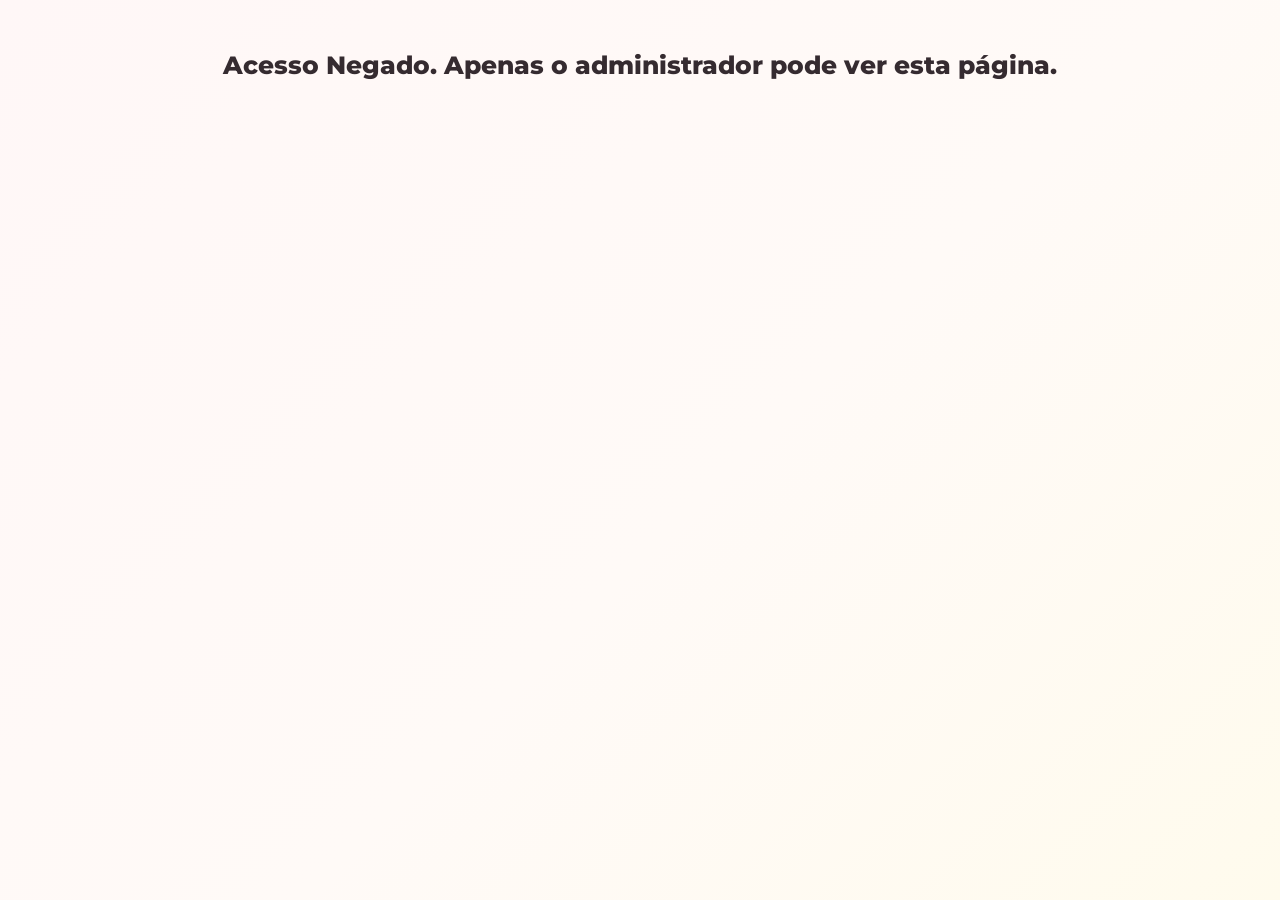
==== admin.html @ ecfd563a "projeto loja inicio" ====
<!DOCTYPE html>
<html lang="pt-BR">
<head>
    <meta charset="UTF-8">
    <meta name="viewport" content="width=device-width, initial-scale=1.0">
    <title>Loja - Painel Admin</title>
    <link rel="stylesheet" href="style.css">
</head>
<body>
    <header>
        <div class="header-container">
            <h1>Loja</h1>
            <nav>
                <a href="index.html">Início</a>
                <a href="sobre.html">Sobre</a>
                <a href="contato.html">Contato</a>
                <a href="carrinho.html" id="link-carrinho">Carrinho (0)</a>
                <a href="login.html" id="link-login">Entrar</a>
                <a href="admin.html" id="link-admin" style="display: none;">Admin</a>
                <button id="btn-sair" style="display: none;" onclick="fazerLogout()">Sair</button>
            </nav>
        </div>
    </header>

    <main>
        <h2 style="text-align: center; margin-bottom: 20px;">Cadastrar Novo Produto</h2>
        <form id="form-produto">
            <input type="text" id="desc" placeholder="Descrição do Produto" required>
            <input type="text" id="medida" placeholder="Medida (ex: kg, unidade, litro)" required>
            <input type="number" id="preco" placeholder="Preço (R$)" step="0.01" min="0" required>
            <input type="file" id="imagem" accept="image/*" required>
            <label class="admin-destaque">
                <input type="checkbox" id="destaque"> Mostrar na página inicial?
            </label>
            <button type="submit" class="btn-acao">Cadastrar Produto</button>
        </form>
    </main>

    <footer><p>&copy; 2026 Loja. Todos os direitos reservados.</p></footer>
    <script src="app.js"></script>
    <script>
        const usr = JSON.parse(sessionStorage.getItem('usuarioLogado'));
        if (!usr || usr.email !== EMAIL_ADMIN) {
            document.body.innerHTML = "<h2 style='text-align:center; padding: 50px;'>Acesso Negado. Apenas o administrador pode ver esta página.</h2>";
        } else {
            const form = document.getElementById('form-produto');

            form.addEventListener('submit', event => {
                event.preventDefault();
                const arquivoImagem = document.getElementById('imagem').files[0];
                const leitor = new FileReader();

                leitor.onload = () => {
                    MockDB.inserir('produtos', {
                        descricao: document.getElementById('desc').value,
                        medida: document.getElementById('medida').value,
                        preco: parseFloat(document.getElementById('preco').value),
                        imagem_url: leitor.result,
                        destaque: document.getElementById('destaque').checked
                    });

                    alert('Produto cadastrado com sucesso!');
                    form.reset();
                };

                leitor.readAsDataURL(arquivoImagem);
            });
        }
    </script>
</body>
</html>
---- style.css ----
@import url('https://fonts.googleapis.com/css2?family=Montserrat:wght@500;600;700;800&display=swap');

:root {
    --rose: #f6d2da;
    --rose-deep: #b64e6c;
    --rose-dark: #963d58;
    --yellow: #fff0b5;
    --yellow-deep: #725700;
    --bg: #fffaf7;
    --surface: #ffffff;
    --text: #352b30;
    --muted: #766b70;
    --line: #efdee2;
    --shadow: 0 8px 24px rgba(102, 54, 68, 0.08);
}

* { margin: 0; padding: 0; box-sizing: border-box; }
body {
    min-height: 100vh;
    display: flex;
    flex-direction: column;
    background: linear-gradient(135deg, #fff7f7 0%, var(--bg) 55%, #fffbed 100%);
    color: var(--text);
    font-family: 'Montserrat', sans-serif;
    font-size: 1.05rem;
    font-weight: 500;
    line-height: 1.55;
}
h1, h2, h3 { font-family: 'Montserrat', sans-serif; font-weight: 800; line-height: 1.2; }
header {
    padding: 1rem;
    background: var(--rose);
    border-bottom: 1px solid #edc0cb;
    box-shadow: 0 4px 16px rgba(102, 54, 68, 0.06);
}
.header-container {
    max-width: 1200px;
    margin: 0 auto;
    display: flex;
    justify-content: space-between;
    align-items: center;
    flex-wrap: wrap;
    gap: 12px 24px;
}
.header-container h1 { color: var(--rose-dark); font-size: 2rem; }
nav { display: flex; align-items: center; flex-wrap: wrap; gap: 4px; }
nav a, nav button {
    padding: 8px 12px;
    color: var(--text);
    text-decoration: none;
    background: transparent;
    border: 0;
    border-radius: 6px;
    font: 700 1rem 'Montserrat', sans-serif;
    cursor: pointer;
    transition: background-color 160ms ease, color 160ms ease;
}
nav a:hover, nav button:hover { background: var(--yellow); color: var(--text); }
nav a:focus-visible, nav button:focus-visible, button:focus-visible, input:focus-visible, select:focus-visible, textarea:focus-visible {
    outline: 3px solid #d59a27;
    outline-offset: 2px;
}
main { width: 100%; max-width: 1200px; flex: 1; margin: 2.5rem auto; padding: 0 1rem; }
main > h2 { margin-bottom: 1.5rem; color: var(--rose-dark); text-align: center; font-size: 2.25rem; }
.grid { display: grid; grid-template-columns: repeat(auto-fill, minmax(min(100%, 240px), 1fr)); gap: 1.25rem; }
.card {
    display: flex;
    flex-direction: column;
    padding: 1rem;
    overflow: hidden;
    background: var(--surface);
    border: 1px solid var(--line);
    border-radius: 8px;
    box-shadow: var(--shadow);
    text-align: center;
    transition: transform 180ms ease, box-shadow 180ms ease;
}
.card:hover { transform: translateY(-3px); box-shadow: 0 12px 28px rgba(102, 54, 68, 0.13); }
.card img { width: 100%; height: 200px; margin-bottom: 1rem; border-radius: 5px; background: #fff7f1; object-fit: cover; }
.card h2, .card h3 { margin-bottom: 0.35rem; font-size: 1.4rem; font-weight: 700; }
.card p { flex-grow: 1; margin: 8px 0 12px; color: var(--muted); font-size: 1rem; font-weight: 500; }
.preco { margin-bottom: 1rem; color: var(--rose-dark); font-size: 1.45rem; font-weight: 800; }
button.btn-acao {
    width: 100%;
    padding: 11px 16px;
    color: #fff;
    background: var(--rose-deep);
    border: 0;
    border-radius: 6px;
    font: 700 1.05rem 'Montserrat', sans-serif;
    cursor: pointer;
    transition: background-color 160ms ease, transform 160ms ease;
}
button.btn-acao:hover { background: var(--rose-dark); transform: translateY(-1px); }
button.btn-acao:disabled { opacity: 0.65; cursor: wait; transform: none; }
form {
    display: flex;
    flex-direction: column;
    gap: 15px;
    max-width: 500px;
    margin: 0 auto;
    padding: 24px;
    background: var(--surface);
    border: 1px solid var(--line);
    border-top: 5px solid var(--yellow);
    border-radius: 8px;
    box-shadow: var(--shadow);
}
input, select, textarea {
    width: 100%;
    padding: 11px 12px;
    color: var(--text);
    background: #fffdfc;
    border: 1px solid #decdd1;
    border-radius: 5px;
    font: 500 1rem 'Montserrat', sans-serif;
}
input::placeholder, textarea::placeholder { color: #8d8186; }
input[type="file"] { padding: 9px; background: #fffaf0; }
.admin-destaque { display: flex; align-items: center; gap: 10px; }
.admin-destaque input { width: auto; accent-color: var(--rose-deep); }
footer { margin-top: auto; padding: 1rem; color: #fff8f7; background: #573744; text-align: center; }
.item-carrinho {
    display: flex;
    align-items: center;
    justify-content: space-between;
    gap: 15px;
    flex-wrap: wrap;
    margin-bottom: 12px;
    padding: 15px;
    background: var(--surface);
    border: 1px solid var(--line);
    border-radius: 8px;
    box-shadow: var(--shadow);
}
.item-carrinho img { width: 80px; height: 80px; border-radius: 5px; background: #fff7f1; object-fit: cover; }

@media (max-width: 640px) {
    header { padding: 0.85rem 1rem; }
    .header-container { justify-content: center; }
    .header-container h1 { width: 100%; text-align: center; }
    nav { justify-content: center; }
    nav a, nav button { padding: 7px 9px; font-size: 0.92rem; }
    main { margin: 1.75rem auto; }
    main > h2 { font-size: 1.9rem; }
    form { padding: 18px; }
}

@media (prefers-reduced-motion: reduce) {
    *, *::before, *::after { scroll-behavior: auto !important; transition-duration: 0.01ms !important; }
}
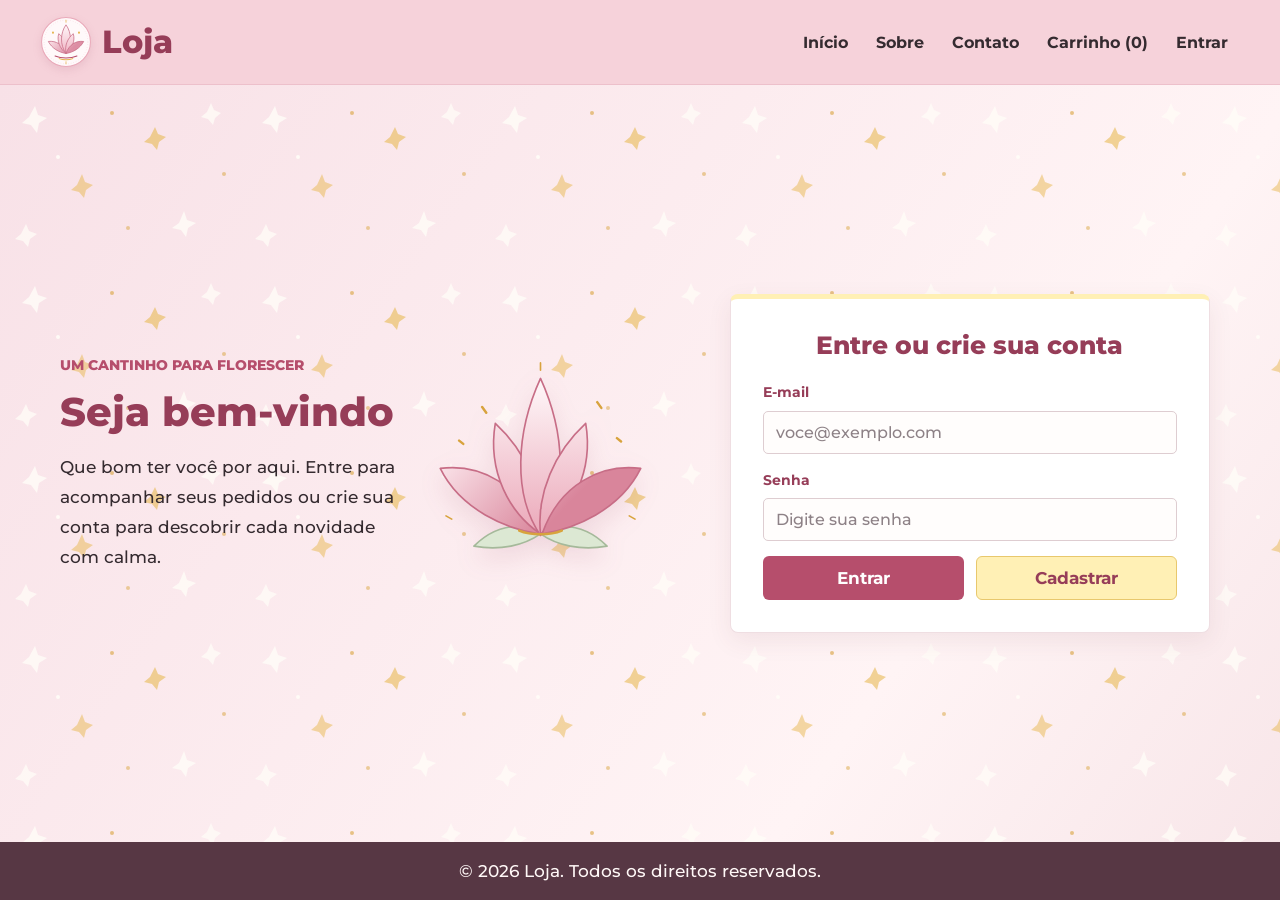
==== commit 50ffe252: "projeto loja" ====
--- a/admin.html
+++ b/admin.html
@@ -9,7 +9,7 @@
 <body>
     <header>
         <div class="header-container">
-            <h1>Loja</h1>
+            <h1 class="brand"><a href="index.html"><img src="lotus-logo.svg" alt=""><span>Loja</span></a></h1>
             <nav>
                 <a href="index.html">Início</a>
                 <a href="sobre.html">Sobre</a>
@@ -22,32 +22,119 @@
         </div>
     </header>
 
-    <main>
-        <h2 style="text-align: center; margin-bottom: 20px;">Cadastrar Novo Produto</h2>
-        <form id="form-produto">
-            <input type="text" id="desc" placeholder="Descrição do Produto" required>
-            <input type="text" id="medida" placeholder="Medida (ex: kg, unidade, litro)" required>
-            <input type="number" id="preco" placeholder="Preço (R$)" step="0.01" min="0" required>
-            <input type="file" id="imagem" accept="image/*" required>
-            <label class="admin-destaque">
-                <input type="checkbox" id="destaque"> Mostrar na página inicial?
-            </label>
-            <button type="submit" class="btn-acao">Cadastrar Produto</button>
-        </form>
+    <main class="admin-page">
+        <div class="admin-heading">
+            <p class="admin-eyebrow">Área da proprietária</p>
+            <h2>Cadastrar produto</h2>
+            <p>Adicione uma peça à vitrine da loja.</p>
+        </div>
+        <div class="admin-layout">
+            <form id="form-produto" class="admin-form">
+                <label>Nome do produto
+                    <input type="text" id="desc" placeholder="Ex.: Pulseira de pérolas" required>
+                </label>
+                <label>Unidade ou medida
+                    <input type="text" id="medida" placeholder="Ex.: unidade, par" required>
+                </label>
+                <label>Preço (R$)
+                    <input type="number" id="preco" placeholder="0,00" step="0.01" min="0.01" required>
+                </label>
+                <label>Foto do produto
+                    <input type="file" id="imagem" accept="image/*" required>
+                </label>
+                <label class="admin-destaque">
+                    <input type="checkbox" id="destaque" checked> Exibir na página inicial
+                </label>
+                <button type="submit" class="btn-acao">Cadastrar produto</button>
+                <p id="admin-status" class="admin-status" role="status" aria-live="polite"></p>
+            </form>
+
+            <section class="admin-products" aria-labelledby="admin-products-title">
+                <div class="admin-products-heading">
+                    <h3 id="admin-products-title">Produtos cadastrados</h3>
+                    <span id="admin-product-count">0 produtos</span>
+                </div>
+                <div id="admin-product-list" class="admin-product-list"></div>
+            </section>
+        </div>
     </main>
 
     <footer><p>&copy; 2026 Loja. Todos os direitos reservados.</p></footer>
     <script src="app.js"></script>
     <script>
-        const usr = JSON.parse(sessionStorage.getItem('usuarioLogado'));
-        if (!usr || usr.email !== EMAIL_ADMIN) {
-            document.body.innerHTML = "<h2 style='text-align:center; padding: 50px;'>Acesso Negado. Apenas o administrador pode ver esta página.</h2>";
+        const usr = JSON.parse(sessionStorage.getItem('usuarioLogado') || 'null');
+        if (!usr || usr.email.toLowerCase() !== EMAIL_ADMIN) {
+            window.location.replace('login.html');
         } else {
             const form = document.getElementById('form-produto');
+            const listaProdutos = document.getElementById('admin-product-list');
+            const contadorProdutos = document.getElementById('admin-product-count');
+            const status = document.getElementById('admin-status');
+
+            function renderizarProdutos() {
+                const produtos = MockDB.selecionar('produtos');
+                listaProdutos.replaceChildren();
+                contadorProdutos.textContent = `${produtos.length} ${produtos.length === 1 ? 'produto' : 'produtos'}`;
+
+                if (produtos.length === 0) {
+                    const vazio = document.createElement('p');
+                    vazio.className = 'admin-empty';
+                    vazio.textContent = 'Seus produtos cadastrados aparecerão aqui.';
+                    listaProdutos.append(vazio);
+                    return;
+                }
+
+                produtos.forEach(produto => {
+                    const item = document.createElement('article');
+                    item.className = 'admin-product';
+
+                    const imagem = document.createElement('img');
+                    imagem.src = produto.imagem_url;
+                    imagem.alt = '';
+                    imagem.onerror = () => { imagem.hidden = true; };
+
+                    const detalhes = document.createElement('div');
+                    detalhes.className = 'admin-product-details';
+                    const nome = document.createElement('h4');
+                    nome.textContent = produto.descricao;
+                    const resumo = document.createElement('p');
+                    resumo.textContent = `${produto.medida} · R$ ${Number(produto.preco).toFixed(2)}`;
+                    detalhes.append(nome, resumo);
+
+                    const situacao = document.createElement('span');
+                    situacao.className = produto.destaque ? 'admin-badge is-visible' : 'admin-badge';
+                    situacao.textContent = produto.destaque ? 'Na vitrine' : 'Oculto';
+
+                    const remover = document.createElement('button');
+                    remover.type = 'button';
+                    remover.className = 'admin-delete';
+                    remover.dataset.removerProduto = produto.id;
+                    remover.textContent = 'Excluir';
+                    remover.setAttribute('aria-label', `Excluir ${produto.descricao}`);
+
+                    item.append(imagem, detalhes, situacao, remover);
+                    listaProdutos.append(item);
+                });
+            }
+
+            listaProdutos.addEventListener('click', event => {
+                const botaoRemover = event.target.closest('button[data-remover-produto]');
+                if (!botaoRemover) return;
+
+                const produto = MockDB.selecionar('produtos', item => item.id === botaoRemover.dataset.removerProduto)[0];
+                if (!produto || !confirm(`Excluir "${produto.descricao}" da loja?`)) return;
+
+                if (MockDB.remover('produtos', produto.id)) {
+                    status.textContent = `Produto "${produto.descricao}" excluído.`;
+                    renderizarProdutos();
+                }
+            });
 
             form.addEventListener('submit', event => {
                 event.preventDefault();
                 const arquivoImagem = document.getElementById('imagem').files[0];
+                if (!arquivoImagem) return;
+
                 const leitor = new FileReader();
 
                 leitor.onload = () => {
@@ -59,12 +146,18 @@
                         destaque: document.getElementById('destaque').checked
                     });
 
-                    alert('Produto cadastrado com sucesso!');
                     form.reset();
+                    status.textContent = 'Produto cadastrado e pronto para aparecer na loja.';
+                    renderizarProdutos();
                 };
 
+                leitor.onerror = () => {
+                    status.textContent = 'Não foi possível carregar essa imagem. Tente outro arquivo.';
+                };
                 leitor.readAsDataURL(arquivoImagem);
             });
+
+            renderizarProdutos();
         }
     </script>
 </body>
--- a/style.css
+++ b/style.css
@@ -42,7 +42,10 @@
     flex-wrap: wrap;
     gap: 12px 24px;
 }
-.header-container h1 { color: var(--rose-dark); font-size: 2rem; }
+.header-container .brand { margin: 0; font-size: 2rem; }
+.brand a { display: flex; align-items: center; gap: 0.65rem; color: var(--rose-dark); text-decoration: none; }
+.brand img { display: block; width: 52px; height: 52px; filter: drop-shadow(0 3px 4px rgba(150, 61, 88, 0.12)); }
+.brand a:hover { color: var(--rose-deep); }
 nav { display: flex; align-items: center; flex-wrap: wrap; gap: 4px; }
 nav a, nav button {
     padding: 8px 12px;
@@ -61,6 +64,60 @@
     outline-offset: 2px;
 }
 main { width: 100%; max-width: 1200px; flex: 1; margin: 2.5rem auto; padding: 0 1rem; }
+.home-main { max-width: none; margin: 0 auto; padding: 0; }
+.weekly-feature {
+    overflow: hidden;
+    background-color: #f8dfe5;
+    background-image:
+        radial-gradient(circle, rgba(255, 255, 255, 0.8) 0 1px, transparent 1.8px),
+        radial-gradient(circle, rgba(212, 157, 57, 0.55) 0 1px, transparent 1.8px),
+        linear-gradient(110deg, #f8dfe5 0%, #fff5f5 62%, #fff1c9 100%);
+    background-size: 41px 41px, 67px 67px, auto;
+    border-bottom: 1px solid #edc0cb;
+}
+.weekly-feature-inner {
+    display: grid;
+    grid-template-columns: minmax(0, 0.95fr) minmax(0, 1.05fr);
+    grid-template-areas: "copy art";
+    align-items: center;
+    gap: 1.5rem;
+    max-width: 1200px;
+    min-height: 450px;
+    margin: 0 auto;
+    padding: 2rem 1.25rem;
+}
+.weekly-copy { position: relative; z-index: 1; grid-area: copy; max-width: 590px; }
+.weekly-eyebrow { margin-bottom: 0.75rem; color: var(--rose-dark); font-size: 0.9rem; font-weight: 800; text-transform: uppercase; }
+.weekly-copy h2 { max-width: 13ch; margin-bottom: 1rem; color: var(--rose-dark); font-size: 2.7rem; }
+.weekly-copy > p:not(.weekly-eyebrow) { max-width: 52ch; margin-bottom: 1.25rem; color: var(--text); line-height: 1.75; }
+.weekly-link {
+    display: inline-flex;
+    align-items: center;
+    gap: 0.6rem;
+    padding: 0.75rem 1rem;
+    color: #fff;
+    background: var(--rose-deep);
+    border-radius: 6px;
+    font-size: 0.95rem;
+    font-weight: 800;
+    text-decoration: none;
+    transition: background-color 160ms ease, transform 160ms ease;
+}
+.weekly-link:hover { background: var(--rose-dark); transform: translateY(-2px); }
+.weekly-art { display: grid; grid-area: art; grid-template-columns: minmax(0, 0.8fr) minmax(230px, 1.2fr); align-items: center; gap: 0.5rem; min-height: 420px; }
+.weekly-portrait { display: block; width: 100%; max-height: 430px; object-fit: contain; filter: drop-shadow(0 12px 14px rgba(150, 61, 88, 0.14)); }
+.weekly-lotus { display: block; width: min(100%, 340px); height: auto; justify-self: center; filter: drop-shadow(0 10px 12px rgba(150, 61, 88, 0.12)); }
+.home-page,
+.home-page h1,
+.home-page h2,
+.home-page h3,
+.home-page nav a,
+.home-page nav button,
+.home-page button,
+.home-page input,
+.home-page select,
+.home-page textarea { font-family: Arial, sans-serif; }
+.weekly-products { max-width: 1200px; margin: 2.5rem auto; padding: 0 1rem; }
 main > h2 { margin-bottom: 1.5rem; color: var(--rose-dark); text-align: center; font-size: 2.25rem; }
 .grid { display: grid; grid-template-columns: repeat(auto-fill, minmax(min(100%, 240px), 1fr)); gap: 1.25rem; }
 .card {
@@ -134,16 +191,240 @@
     box-shadow: var(--shadow);
 }
 .item-carrinho img { width: 80px; height: 80px; border-radius: 5px; background: #fff7f1; object-fit: cover; }
+button.btn-remover {
+    flex-shrink: 0;
+    padding: 9px 13px;
+    color: var(--rose-dark);
+    background: #fff2f5;
+    border: 1px solid #e9b9c5;
+    border-radius: 6px;
+    font: 700 0.9rem 'Montserrat', sans-serif;
+    cursor: pointer;
+    transition: background-color 160ms ease, border-color 160ms ease;
+}
+button.btn-remover:hover { background: var(--rose); border-color: var(--rose-deep); }
+.cart-page { max-width: 1040px; }
+.cart-lotus-banner {
+    margin: 1.5rem 0 2rem;
+    padding: 0.75rem 1rem;
+    overflow: hidden;
+    background: linear-gradient(120deg, #f8dfe5, #fff5f5 58%, #fff1c9);
+    border: 1px solid #edc0cb;
+    border-radius: 8px;
+}
+.cart-lotus-garland {
+    display: flex;
+    align-items: center;
+    justify-content: space-evenly;
+    gap: 0.75rem;
+    min-height: 150px;
+}
+.cart-lotus-garland img { display: block; width: 48px; height: auto; opacity: 0.8; }
+.cart-lotus-garland img:nth-child(1), .cart-lotus-garland img:nth-child(7) { width: 40px; }
+.cart-lotus-garland img:nth-child(2), .cart-lotus-garland img:nth-child(6) { width: 58px; }
+.cart-lotus-garland img:nth-child(3), .cart-lotus-garland img:nth-child(5) { width: 72px; }
+.cart-lotus-garland img:nth-child(4) { width: 104px; opacity: 1; }
+.cart-order-button { display: block; max-width: 300px; margin-left: auto; }
+
+.admin-page { max-width: 1100px; }
+.admin-heading { margin-bottom: 1.5rem; text-align: center; }
+.admin-eyebrow { margin-bottom: 0.4rem; color: var(--rose-deep); font-size: 0.82rem; font-weight: 800; text-transform: uppercase; }
+.admin-heading h2 { margin-bottom: 0.35rem; color: var(--rose-dark); font-size: 2rem; }
+.admin-heading > p:last-child { color: var(--muted); font-size: 0.95rem; }
+.admin-layout { display: grid; grid-template-columns: minmax(0, 0.9fr) minmax(0, 1.1fr); align-items: start; gap: 1.5rem; }
+.admin-form { width: 100%; max-width: none; margin: 0; }
+.admin-form > label:not(.admin-destaque) { display: grid; gap: 0.4rem; color: var(--rose-dark); font-size: 0.88rem; font-weight: 700; }
+.admin-form input[type="file"] { max-width: 100%; font-size: 0.85rem; }
+.admin-destaque { color: var(--text); font-size: 0.9rem; font-weight: 700; }
+.admin-form .admin-destaque input { width: 18px; height: 18px; }
+.admin-status { min-height: 1.5rem; color: #47734c; font-size: 0.88rem; }
+.admin-products { min-width: 0; padding: 1.25rem; background: rgba(255, 255, 255, 0.75); border: 1px solid var(--line); border-radius: 8px; }
+.admin-products-heading { display: flex; align-items: baseline; justify-content: space-between; gap: 0.5rem; margin-bottom: 0.8rem; }
+.admin-products-heading h3 { color: var(--rose-dark); font-size: 1.2rem; }
+.admin-products-heading span { flex-shrink: 0; color: var(--muted); font-size: 0.8rem; }
+.admin-product-list { display: grid; gap: 0.65rem; }
+.admin-product { display: grid; grid-template-columns: 58px minmax(0, 1fr) auto auto; align-items: center; gap: 0.75rem; min-width: 0; padding: 0.6rem; background: #fff; border: 1px solid var(--line); border-radius: 6px; }
+.admin-product > img { display: block; width: 58px; height: 58px; border-radius: 4px; background: #fff7f1; object-fit: cover; }
+.admin-product-details { min-width: 0; }
+.admin-product-details h4 { overflow-wrap: anywhere; color: var(--text); font-size: 0.9rem; }
+.admin-product-details p { color: var(--muted); font-size: 0.78rem; }
+.admin-badge { padding: 0.25rem 0.45rem; color: var(--muted); background: #f2eeee; border-radius: 4px; font-size: 0.7rem; font-weight: 700; }
+.admin-badge.is-visible { color: #47734c; background: #e8f3e7; }
+.admin-delete { padding: 0.4rem 0.55rem; color: #963d58; background: #fff2f5; border: 1px solid #e9b9c5; border-radius: 5px; font: 700 0.72rem 'Montserrat', sans-serif; cursor: pointer; }
+.admin-delete:hover { color: #fff; background: #963d58; }
+.admin-empty { padding: 1rem 0; color: var(--muted); font-size: 0.9rem; text-align: center; }
+
+.auth-page {
+    display: grid;
+    grid-template-columns: minmax(0, 1.1fr) minmax(360px, 0.9fr);
+    align-items: center;
+    gap: 3rem;
+    width: 100%;
+    max-width: none;
+    min-height: 640px;
+    margin: 0;
+    padding: 3rem max(2rem, calc((100% - 1160px) / 2));
+    background-color: #f8e1e7;
+    background-image: url("login-stars.svg"), linear-gradient(125deg, #f8e1e7, #fff4f5 72%, #f8e6e9);
+    background-repeat: repeat, no-repeat;
+    background-size: 240px 180px, cover;
+}
+.auth-welcome {
+    display: grid;
+    grid-template-columns: minmax(0, 1fr) minmax(190px, 0.78fr);
+    align-items: center;
+    gap: 0.75rem;
+    max-width: 680px;
+}
+.auth-welcome-copy { position: relative; z-index: 1; }
+.auth-eyebrow { margin-bottom: 0.7rem; color: var(--rose-deep); font-size: 0.88rem; font-weight: 800; text-transform: uppercase; }
+.auth-welcome h2 { margin-bottom: 1rem; color: var(--rose-dark); font-size: 2.5rem; }
+.auth-welcome-copy > p:last-child { color: var(--text); line-height: 1.8; }
+.auth-lotus img { display: block; width: 100%; max-width: 270px; height: auto; filter: drop-shadow(0 10px 12px rgba(150, 61, 88, 0.12)); }
+.auth-panel { width: 100%; }
+.auth-form { width: 100%; max-width: 480px; margin: 0 auto; padding: 2rem; }
+.auth-form h2 { margin-bottom: 0.35rem; color: var(--rose-dark); text-align: center; font-size: 1.55rem; }
+.auth-field { display: grid; gap: 0.45rem; color: var(--rose-dark); font-size: 0.9rem; font-weight: 700; }
+.auth-actions { display: grid; grid-template-columns: 1fr 1fr; gap: 0.75rem; }
+.auth-register { color: var(--rose-dark) !important; background: var(--yellow) !important; border: 1px solid #e8c86d !important; }
+button.btn-acao.auth-register:hover { color: var(--rose-dark); background: #ffe79a !important; }
+
+.contact-page {
+    display: grid;
+    grid-template-columns: minmax(0, 0.9fr) minmax(0, 1.1fr);
+    align-items: center;
+    gap: 3rem;
+    max-width: 1100px;
+}
+.contact-intro { max-width: 480px; }
+.contact-eyebrow { margin-bottom: 0.7rem; color: var(--rose-deep); font-size: 0.85rem; font-weight: 800; text-transform: uppercase; }
+.contact-intro h2 { margin-bottom: 1rem; color: var(--rose-dark); font-size: 2.5rem; }
+.contact-description { color: var(--muted); line-height: 1.8; }
+.contact-email { display: inline-block; margin-top: 1rem; color: var(--rose-dark); font-size: 0.95rem; font-weight: 800; text-decoration-color: #e9b9c5; text-underline-offset: 4px; }
+.contact-art { display: flex; align-items: center; min-height: 220px; margin-top: 0.75rem; }
+.contact-mascot { display: block; width: 185px; height: 210px; object-fit: contain; filter: drop-shadow(0 8px 8px rgba(150, 61, 88, 0.1)); }
+.contact-lotus { display: block; width: 145px; height: auto; margin-left: -0.5rem; }
+.contact-form-section > h3 { margin-bottom: 1rem; color: var(--rose-dark); font-size: 1.5rem; }
+.contact-form { width: 100%; max-width: none; margin: 0; }
+.contact-form label { display: grid; gap: 0.45rem; color: var(--rose-dark); font-size: 0.9rem; font-weight: 700; }
+.contact-fields { display: grid; grid-template-columns: repeat(2, minmax(0, 1fr)); gap: 1rem; }
+.contact-form textarea { min-height: 130px; resize: vertical; }
+.contact-status { min-height: 1.5em; color: var(--muted); font-size: 0.82rem; }
+
+.about-page { max-width: 1120px; }
+.about-hero {
+    display: grid;
+    grid-template-columns: minmax(0, 1.1fr) minmax(280px, 0.9fr);
+    align-items: center;
+    gap: 3rem;
+    padding: 1rem 1rem 3rem;
+}
+.about-copy { max-width: 620px; }
+.about-eyebrow {
+    margin-bottom: 0.75rem;
+    color: var(--rose-deep);
+    font-size: 0.9rem;
+    font-weight: 800;
+    text-transform: uppercase;
+}
+.about-copy h2 { max-width: 560px; margin-bottom: 1.25rem; color: var(--rose-dark); font-size: 2.5rem; }
+.about-copy p:not(.about-eyebrow) { margin-bottom: 1rem; color: var(--muted); line-height: 1.8; }
+.about-copy .about-lead { color: var(--text); font-size: 1.15rem; font-weight: 700; }
+.about-link {
+    display: inline-flex;
+    align-items: center;
+    gap: 0.6rem;
+    margin-top: 0.4rem;
+    padding: 0.75rem 1rem;
+    color: var(--rose-dark);
+    background: var(--yellow);
+    border-radius: 6px;
+    font-size: 0.95rem;
+    font-weight: 800;
+    text-decoration: none;
+    transition: background-color 160ms ease, transform 160ms ease;
+}
+.about-link:hover { background: #ffe79a; transform: translateY(-2px); }
+.about-art { position: relative; display: grid; min-height: 360px; place-items: center; }
+.about-art::before, .about-art::after {
+    position: absolute;
+    content: "";
+    border: 1px solid #ecc4ce;
+    border-radius: 50%;
+}
+.about-art::before { width: 78%; aspect-ratio: 1; }
+.about-art::after { width: 92%; aspect-ratio: 1; border-style: dashed; border-color: #efd9b0; }
+.about-flower { position: absolute; z-index: 1; height: auto; }
+.about-flower-main { width: 78%; }
+.about-flower-small { top: 5%; right: 2%; width: 28%; transform: rotate(12deg); }
+.about-flower-tiny { bottom: 4%; left: 3%; width: 22%; transform: rotate(-14deg); }
+.about-values {
+    display: grid;
+    grid-template-columns: repeat(3, minmax(0, 1fr));
+    gap: 1.5rem;
+    padding: 2rem 0 1rem;
+    border-top: 2px solid var(--yellow);
+}
+.about-value { padding: 0.25rem 1.25rem; }
+.about-value + .about-value { border-left: 1px solid var(--line); }
+.about-number { color: var(--rose-deep); font-size: 0.85rem; font-weight: 800; }
+.about-value h3 { margin: 0.5rem 0; color: var(--rose-dark); font-size: 1.2rem; }
+.about-value p { color: var(--muted); font-size: 0.95rem; line-height: 1.75; }
 
 @media (max-width: 640px) {
     header { padding: 0.85rem 1rem; }
     .header-container { justify-content: center; }
-    .header-container h1 { width: 100%; text-align: center; }
+    .header-container .brand { width: 100%; }
+    .brand a { justify-content: center; }
     nav { justify-content: center; }
     nav a, nav button { padding: 7px 9px; font-size: 0.92rem; }
     main { margin: 1.75rem auto; }
     main > h2 { font-size: 1.9rem; }
     form { padding: 18px; }
+    .home-main { margin: 0 auto; }
+    .weekly-feature-inner { grid-template-columns: 1fr; grid-template-areas: "art" "copy"; gap: 0.5rem; padding: 1.5rem 1rem 1rem; }
+    .weekly-copy { text-align: center; margin: 0 auto; }
+    .weekly-copy h2 { max-width: none; margin-right: auto; margin-left: auto; font-size: 2rem; }
+    .weekly-copy > p:not(.weekly-eyebrow) { margin-right: auto; margin-left: auto; }
+    .weekly-art { grid-row: auto; grid-template-columns: minmax(0, 0.8fr) minmax(120px, 1fr); gap: 0.25rem; min-height: 275px; }
+    .weekly-portrait { width: min(100%, 245px); max-height: 275px; }
+    .weekly-lotus { width: min(100%, 220px); }
+    .weekly-products { margin: 1.75rem auto; }
+    .about-hero { grid-template-columns: 1fr; gap: 1rem; padding: 0 0.25rem 2rem; }
+    .about-copy { text-align: center; }
+    .about-copy h2 { margin-right: auto; margin-left: auto; font-size: 2rem; }
+    .about-art { grid-row: 1; min-height: 270px; }
+    .about-flower-main { width: 70%; }
+    .about-values { grid-template-columns: 1fr; gap: 0; padding-top: 1rem; }
+    .about-value { padding: 1rem 0; }
+    .about-value + .about-value { border-top: 1px solid var(--line); border-left: 0; }
+    .cart-lotus-banner { padding: 0.5rem; }
+    .cart-lotus-garland { min-height: 105px; gap: 0.25rem; }
+    .cart-lotus-garland img { width: 34px; }
+    .cart-lotus-garland img:nth-child(1), .cart-lotus-garland img:nth-child(7) { width: 28px; }
+    .cart-lotus-garland img:nth-child(2), .cart-lotus-garland img:nth-child(6) { width: 38px; }
+    .cart-lotus-garland img:nth-child(3), .cart-lotus-garland img:nth-child(5) { width: 44px; }
+    .cart-lotus-garland img:nth-child(4) { width: 66px; }
+    .cart-order-button { margin-right: auto; }
+    .admin-layout { grid-template-columns: 1fr; gap: 1rem; }
+    .admin-products { padding: 1rem; }
+    .admin-product { grid-template-columns: 52px minmax(0, 1fr) auto auto; gap: 0.5rem; padding: 0.5rem; }
+    .admin-product > img { width: 52px; height: 52px; }
+    .admin-badge { font-size: 0.65rem; }
+    .auth-page { grid-template-columns: 1fr; gap: 1.5rem; min-height: 0; padding: 2rem 1rem; }
+    .auth-welcome { grid-template-columns: 1fr; gap: 0.5rem; text-align: center; margin: 0 auto; }
+    .auth-welcome h2 { font-size: 2rem; }
+    .auth-lotus img { width: 190px; margin: 0 auto; }
+    .auth-form { padding: 1.5rem; }
+    .auth-actions { grid-template-columns: 1fr; }
+    .contact-page { grid-template-columns: 1fr; gap: 1.5rem; }
+    .contact-intro { text-align: center; margin: 0 auto; }
+    .contact-intro h2 { font-size: 2rem; }
+    .contact-art { justify-content: center; min-height: 180px; }
+    .contact-mascot { width: 150px; height: 175px; }
+    .contact-lotus { width: 118px; }
+    .contact-fields { grid-template-columns: 1fr; }
+    .contact-form-section > h3 { text-align: center; }
 }
 
 @media (prefers-reduced-motion: reduce) {
